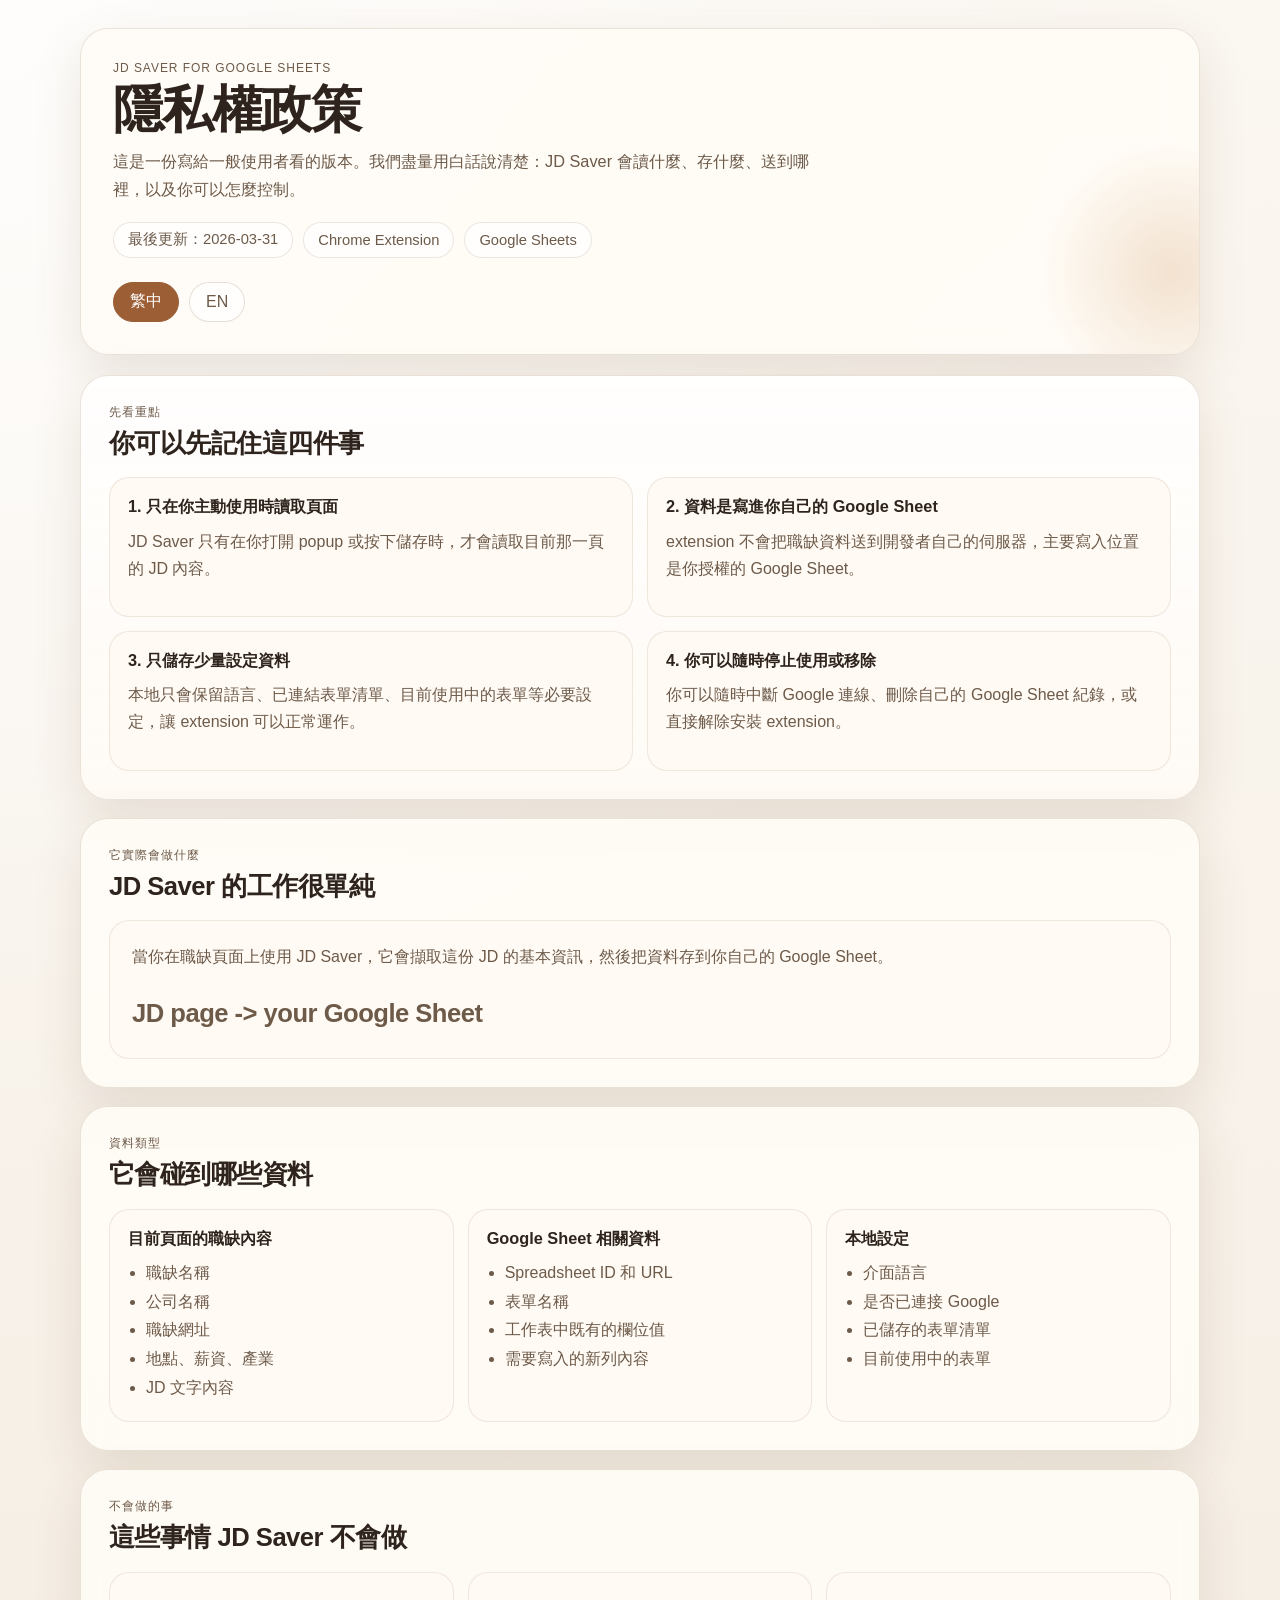
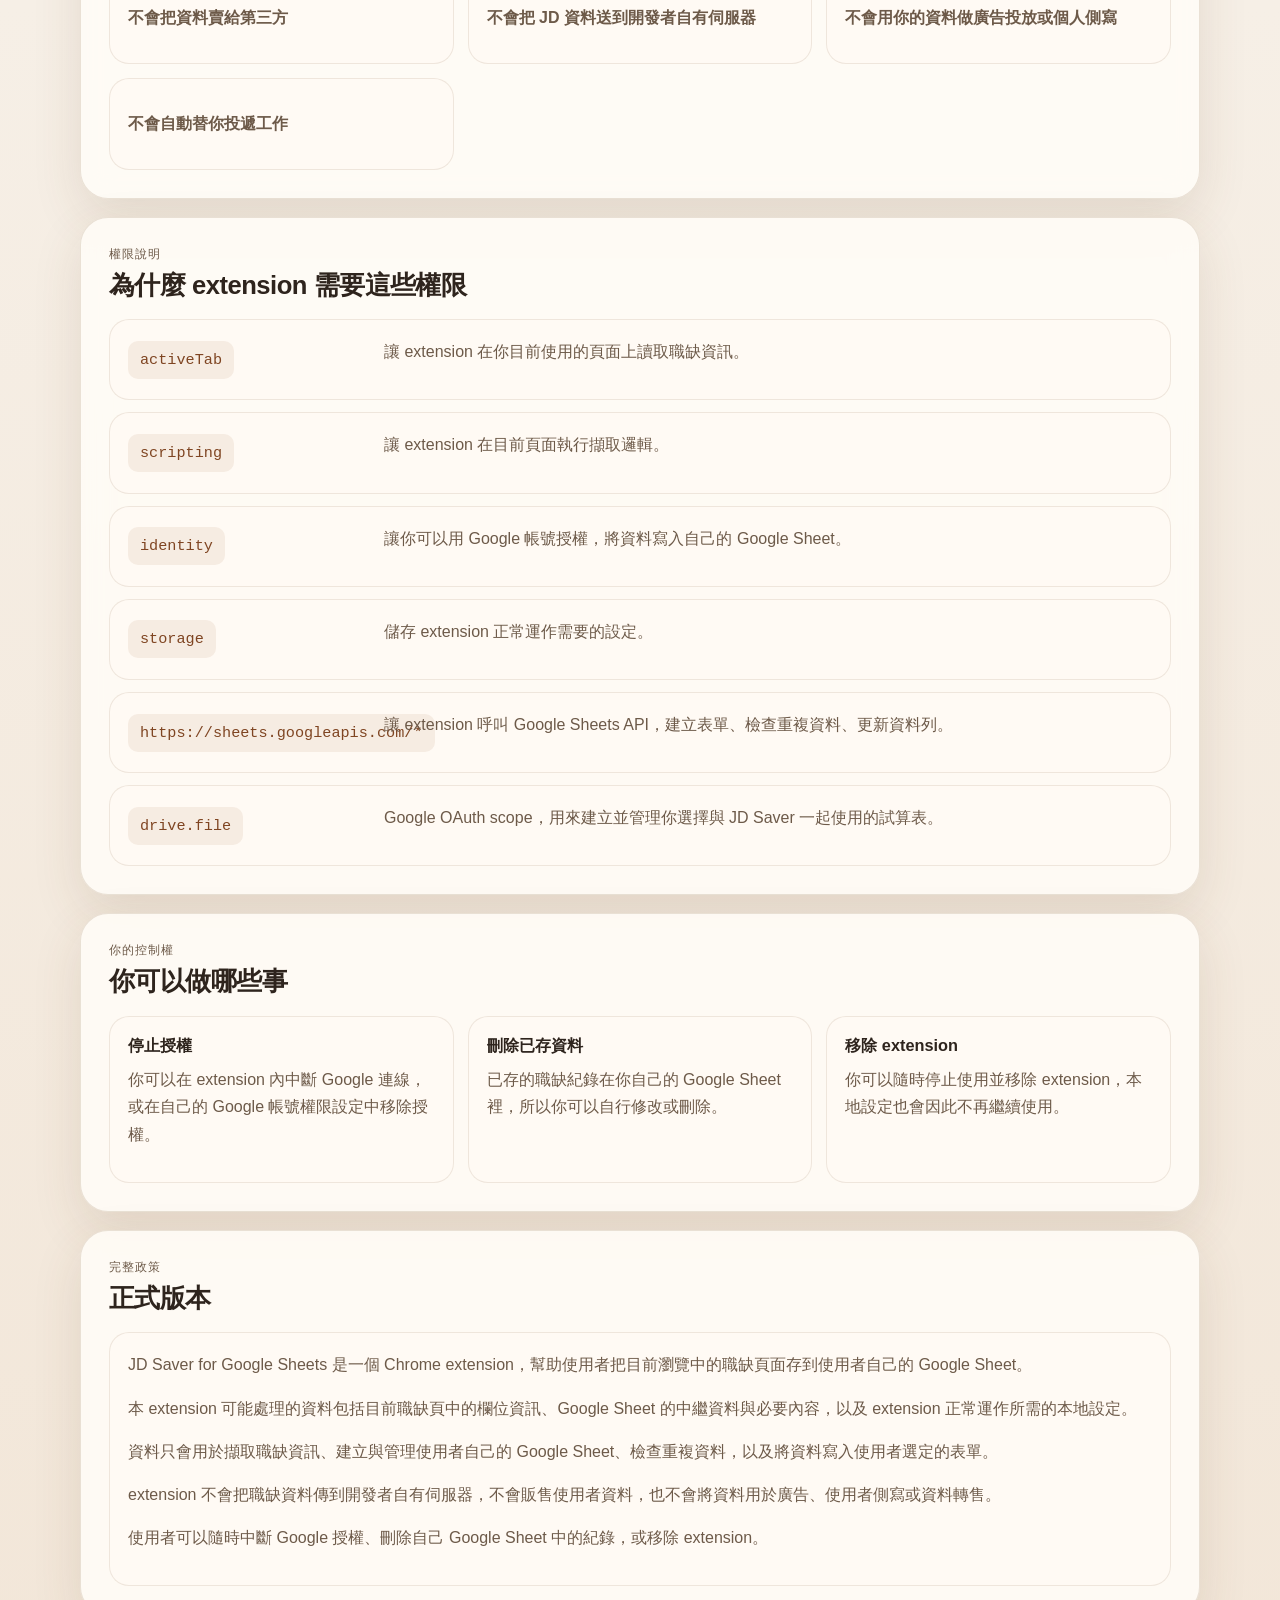
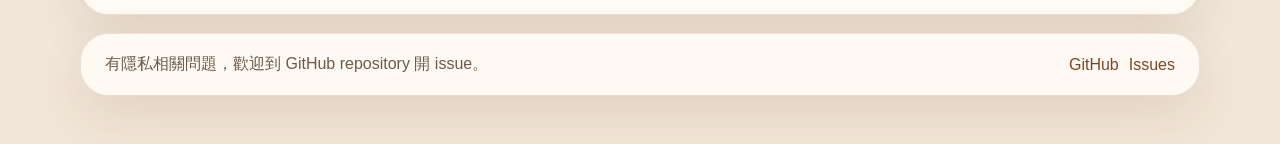
==== docs/index.html @ b9de8326 "Add privacy policy and GitHub Pages site" ====
<!doctype html>
<html lang="zh-Hant">
  <head>
    <meta charset="utf-8">
    <meta name="viewport" content="width=device-width, initial-scale=1">
    <title>JD Saver Privacy Policy</title>
    <meta
      name="description"
      content="Privacy Policy for JD Saver for Google Sheets. Learn what data the extension reads, stores, and sends to Google Sheets."
    >
    <link rel="stylesheet" href="./styles.css">
  </head>
  <body>
    <div class="page-shell">
      <header class="hero">
        <div class="hero-copy">
          <p class="eyebrow">JD Saver for Google Sheets</p>
          <h1 class="lang lang-zh is-visible">隱私權政策</h1>
          <h1 class="lang lang-en">Privacy Policy</h1>
          <p class="hero-text lang lang-zh is-visible">
            這是一份寫給一般使用者看的版本。我們盡量用白話說清楚：JD Saver 會讀什麼、存什麼、送到哪裡，以及你可以怎麼控制。
          </p>
          <p class="hero-text lang lang-en">
            This page explains in plain language what JD Saver reads, stores, and sends, and how you stay in control.
          </p>
          <div class="hero-meta">
            <span class="meta-pill lang lang-zh is-visible">最後更新：2026-03-31</span>
            <span class="meta-pill lang lang-en">Last updated: 2026-03-31</span>
            <span class="meta-pill">Chrome Extension</span>
            <span class="meta-pill">Google Sheets</span>
          </div>
        </div>

        <div class="language-toggle" role="group" aria-label="Language switcher">
          <button class="language-button is-active" type="button" data-language="zh">繁中</button>
          <button class="language-button" type="button" data-language="en">EN</button>
        </div>
      </header>

      <main class="content">
        <section class="card summary-card">
          <div class="section-heading">
            <p class="section-kicker lang lang-zh is-visible">先看重點</p>
            <p class="section-kicker lang lang-en">Quick Summary</p>
            <h2 class="lang lang-zh is-visible">你可以先記住這四件事</h2>
            <h2 class="lang lang-en">The four most important things to know</h2>
          </div>

          <div class="summary-grid">
            <article class="summary-item">
              <h3 class="lang lang-zh is-visible">1. 只在你主動使用時讀取頁面</h3>
              <h3 class="lang lang-en">1. It reads the page only when you use it</h3>
              <p class="lang lang-zh is-visible">JD Saver 只有在你打開 popup 或按下儲存時，才會讀取目前那一頁的 JD 內容。</p>
              <p class="lang lang-en">JD Saver reads the current job page only when you open the popup or choose to save that page.</p>
            </article>

            <article class="summary-item">
              <h3 class="lang lang-zh is-visible">2. 資料是寫進你自己的 Google Sheet</h3>
              <h3 class="lang lang-en">2. Your data goes to your own Google Sheet</h3>
              <p class="lang lang-zh is-visible">extension 不會把職缺資料送到開發者自己的伺服器，主要寫入位置是你授權的 Google Sheet。</p>
              <p class="lang lang-en">The extension does not send job data to a developer-owned server. It writes to the Google Sheet you authorize.</p>
            </article>

            <article class="summary-item">
              <h3 class="lang lang-zh is-visible">3. 只儲存少量設定資料</h3>
              <h3 class="lang lang-en">3. It stores only limited settings</h3>
              <p class="lang lang-zh is-visible">本地只會保留語言、已連結表單清單、目前使用中的表單等必要設定，讓 extension 可以正常運作。</p>
              <p class="lang lang-en">It stores only the settings needed to work properly, such as language, saved sheets, and your active sheet.</p>
            </article>

            <article class="summary-item">
              <h3 class="lang lang-zh is-visible">4. 你可以隨時停止使用或移除</h3>
              <h3 class="lang lang-en">4. You stay in control</h3>
              <p class="lang lang-zh is-visible">你可以隨時中斷 Google 連線、刪除自己的 Google Sheet 紀錄，或直接解除安裝 extension。</p>
              <p class="lang lang-en">You can disconnect Google, delete records from your sheet, or uninstall the extension at any time.</p>
            </article>
          </div>
        </section>

        <section class="card">
          <div class="section-heading">
            <p class="section-kicker lang lang-zh is-visible">它實際會做什麼</p>
            <p class="section-kicker lang lang-en">What JD Saver Actually Does</p>
            <h2 class="lang lang-zh is-visible">JD Saver 的工作很單純</h2>
            <h2 class="lang lang-en">JD Saver has one focused job</h2>
          </div>

          <div class="plain-panel">
            <p class="lang lang-zh is-visible">
              當你在職缺頁面上使用 JD Saver，它會擷取這份 JD 的基本資訊，然後把資料存到你自己的 Google Sheet。
            </p>
            <p class="lang lang-en">
              When you use JD Saver on a job page, it extracts key job details and saves them to your own Google Sheet.
            </p>
            <p class="plain-focus">JD page -> your Google Sheet</p>
          </div>
        </section>

        <section class="card">
          <div class="section-heading">
            <p class="section-kicker lang lang-zh is-visible">資料類型</p>
            <p class="section-kicker lang lang-en">Data It Handles</p>
            <h2 class="lang lang-zh is-visible">它會碰到哪些資料</h2>
            <h2 class="lang lang-en">What data it may handle</h2>
          </div>

          <div class="detail-grid">
            <article class="detail-item">
              <h3 class="lang lang-zh is-visible">目前頁面的職缺內容</h3>
              <h3 class="lang lang-en">Current job-page content</h3>
              <ul class="lang lang-zh is-visible">
                <li>職缺名稱</li>
                <li>公司名稱</li>
                <li>職缺網址</li>
                <li>地點、薪資、產業</li>
                <li>JD 文字內容</li>
              </ul>
              <ul class="lang lang-en">
                <li>Job title</li>
                <li>Company name</li>
                <li>Job URL</li>
                <li>Location, salary, and industry</li>
                <li>Job description text</li>
              </ul>
            </article>

            <article class="detail-item">
              <h3 class="lang lang-zh is-visible">Google Sheet 相關資料</h3>
              <h3 class="lang lang-en">Google Sheet data</h3>
              <ul class="lang lang-zh is-visible">
                <li>Spreadsheet ID 和 URL</li>
                <li>表單名稱</li>
                <li>工作表中既有的欄位值</li>
                <li>需要寫入的新列內容</li>
              </ul>
              <ul class="lang lang-en">
                <li>Spreadsheet IDs and URLs</li>
                <li>Spreadsheet titles</li>
                <li>Existing values needed for duplicate checks</li>
                <li>New row data written on your request</li>
              </ul>
            </article>

            <article class="detail-item">
              <h3 class="lang lang-zh is-visible">本地設定</h3>
              <h3 class="lang lang-en">Local settings</h3>
              <ul class="lang lang-zh is-visible">
                <li>介面語言</li>
                <li>是否已連接 Google</li>
                <li>已儲存的表單清單</li>
                <li>目前使用中的表單</li>
              </ul>
              <ul class="lang lang-en">
                <li>Interface language</li>
                <li>Whether Google has been connected</li>
                <li>Saved sheet list</li>
                <li>Your active sheet</li>
              </ul>
            </article>
          </div>
        </section>

        <section class="card">
          <div class="section-heading">
            <p class="section-kicker lang lang-zh is-visible">不會做的事</p>
            <p class="section-kicker lang lang-en">What It Does Not Do</p>
            <h2 class="lang lang-zh is-visible">這些事情 JD Saver 不會做</h2>
            <h2 class="lang lang-en">JD Saver does not do these things</h2>
          </div>

          <div class="checklist-grid">
            <div class="check-item">
              <strong class="lang lang-zh is-visible">不會把資料賣給第三方</strong>
              <strong class="lang lang-en">It does not sell your data</strong>
            </div>
            <div class="check-item">
              <strong class="lang lang-zh is-visible">不會把 JD 資料送到開發者自有伺服器</strong>
              <strong class="lang lang-en">It does not send job data to a developer-owned server</strong>
            </div>
            <div class="check-item">
              <strong class="lang lang-zh is-visible">不會用你的資料做廣告投放或個人側寫</strong>
              <strong class="lang lang-en">It does not use your data for ads or profiling</strong>
            </div>
            <div class="check-item">
              <strong class="lang lang-zh is-visible">不會自動替你投遞工作</strong>
              <strong class="lang lang-en">It does not automatically apply to jobs for you</strong>
            </div>
          </div>
        </section>

        <section class="card">
          <div class="section-heading">
            <p class="section-kicker lang lang-zh is-visible">權限說明</p>
            <p class="section-kicker lang lang-en">Permissions</p>
            <h2 class="lang lang-zh is-visible">為什麼 extension 需要這些權限</h2>
            <h2 class="lang lang-en">Why the extension needs these permissions</h2>
          </div>

          <div class="permission-list">
            <div class="permission-item">
              <code>activeTab</code>
              <p class="lang lang-zh is-visible">讓 extension 在你目前使用的頁面上讀取職缺資訊。</p>
              <p class="lang lang-en">Lets the extension read job information from the page you are actively using.</p>
            </div>
            <div class="permission-item">
              <code>scripting</code>
              <p class="lang lang-zh is-visible">讓 extension 在目前頁面執行擷取邏輯。</p>
              <p class="lang lang-en">Lets the extension run its extractor on the current page.</p>
            </div>
            <div class="permission-item">
              <code>identity</code>
              <p class="lang lang-zh is-visible">讓你可以用 Google 帳號授權，將資料寫入自己的 Google Sheet。</p>
              <p class="lang lang-en">Lets you authorize Google access so the extension can write to your own Google Sheet.</p>
            </div>
            <div class="permission-item">
              <code>storage</code>
              <p class="lang lang-zh is-visible">儲存 extension 正常運作需要的設定。</p>
              <p class="lang lang-en">Stores the settings needed for the extension to work properly.</p>
            </div>
            <div class="permission-item">
              <code>https://sheets.googleapis.com/*</code>
              <p class="lang lang-zh is-visible">讓 extension 呼叫 Google Sheets API，建立表單、檢查重複資料、更新資料列。</p>
              <p class="lang lang-en">Lets the extension call Google Sheets API to create sheets, check duplicates, and write rows.</p>
            </div>
            <div class="permission-item">
              <code>drive.file</code>
              <p class="lang lang-zh is-visible">Google OAuth scope，用來建立並管理你選擇與 JD Saver 一起使用的試算表。</p>
              <p class="lang lang-en">The Google OAuth scope used to create and manage spreadsheets you use with JD Saver.</p>
            </div>
          </div>
        </section>

        <section class="card">
          <div class="section-heading">
            <p class="section-kicker lang lang-zh is-visible">你的控制權</p>
            <p class="section-kicker lang lang-en">Your Control</p>
            <h2 class="lang lang-zh is-visible">你可以做哪些事</h2>
            <h2 class="lang lang-en">What you can control</h2>
          </div>

          <div class="detail-grid">
            <article class="detail-item">
              <h3 class="lang lang-zh is-visible">停止授權</h3>
              <h3 class="lang lang-en">Stop using Google access</h3>
              <p class="lang lang-zh is-visible">你可以在 extension 內中斷 Google 連線，或在自己的 Google 帳號權限設定中移除授權。</p>
              <p class="lang lang-en">You can disconnect Google inside the extension or remove access from your Google account permissions page.</p>
            </article>

            <article class="detail-item">
              <h3 class="lang lang-zh is-visible">刪除已存資料</h3>
              <h3 class="lang lang-en">Delete saved data</h3>
              <p class="lang lang-zh is-visible">已存的職缺紀錄在你自己的 Google Sheet 裡，所以你可以自行修改或刪除。</p>
              <p class="lang lang-en">Saved job records live in your own Google Sheet, so you can edit or delete them yourself.</p>
            </article>

            <article class="detail-item">
              <h3 class="lang lang-zh is-visible">移除 extension</h3>
              <h3 class="lang lang-en">Remove the extension</h3>
              <p class="lang lang-zh is-visible">你可以隨時停止使用並移除 extension，本地設定也會因此不再繼續使用。</p>
              <p class="lang lang-en">You can uninstall the extension at any time and stop using its local settings immediately.</p>
            </article>
          </div>
        </section>

        <section class="card">
          <div class="section-heading">
            <p class="section-kicker lang lang-zh is-visible">完整政策</p>
            <p class="section-kicker lang lang-en">Full Policy</p>
            <h2 class="lang lang-zh is-visible">正式版本</h2>
            <h2 class="lang lang-en">Formal policy text</h2>
          </div>

          <div class="policy-block lang lang-zh is-visible">
            <p>JD Saver for Google Sheets 是一個 Chrome extension，幫助使用者把目前瀏覽中的職缺頁面存到使用者自己的 Google Sheet。</p>
            <p>本 extension 可能處理的資料包括目前職缺頁中的欄位資訊、Google Sheet 的中繼資料與必要內容，以及 extension 正常運作所需的本地設定。</p>
            <p>資料只會用於擷取職缺資訊、建立與管理使用者自己的 Google Sheet、檢查重複資料，以及將資料寫入使用者選定的表單。</p>
            <p>extension 不會把職缺資料傳到開發者自有伺服器，不會販售使用者資料，也不會將資料用於廣告、使用者側寫或資料轉售。</p>
            <p>使用者可以隨時中斷 Google 授權、刪除自己 Google Sheet 中的紀錄，或移除 extension。</p>
          </div>

          <div class="policy-block lang lang-en">
            <p>JD Saver for Google Sheets is a Chrome extension that helps users save the current job description page to a Google Sheet owned by the user.</p>
            <p>The extension may handle current job-page data, Google Sheet metadata and necessary sheet values, and the limited local settings required for the product to work.</p>
            <p>This data is used only to extract job details, create and manage the user's own Google Sheet, check duplicate entries, and write records to the selected sheet.</p>
            <p>The extension does not send job data to a developer-owned server, does not sell user data, and does not use the data for advertising, profiling, or resale.</p>
            <p>Users may disconnect Google access, delete their own records from Google Sheets, or uninstall the extension at any time.</p>
          </div>
        </section>
      </main>

      <footer class="footer">
        <div>
          <p class="lang lang-zh is-visible">有隱私相關問題，歡迎到 GitHub repository 開 issue。</p>
          <p class="lang lang-en">For privacy questions, please open an issue in the GitHub repository.</p>
        </div>
        <div class="footer-links">
          <a href="https://github.com/VanessaLin9/jd-automation" target="_blank" rel="noreferrer">GitHub</a>
          <a href="https://github.com/VanessaLin9/jd-automation/issues" target="_blank" rel="noreferrer">Issues</a>
        </div>
      </footer>
    </div>

    <script>
      (function () {
        const buttons = Array.from(document.querySelectorAll('[data-language]'));
        const zhNodes = Array.from(document.querySelectorAll('.lang-zh'));
        const enNodes = Array.from(document.querySelectorAll('.lang-en'));

        function setLanguage(language) {
          const useZh = language !== 'en';
          document.documentElement.lang = useZh ? 'zh-Hant' : 'en';

          zhNodes.forEach((node) => node.classList.toggle('is-visible', useZh));
          enNodes.forEach((node) => node.classList.toggle('is-visible', !useZh));

          buttons.forEach((button) => {
            const isActive = button.dataset.language === (useZh ? 'zh' : 'en');
            button.classList.toggle('is-active', isActive);
            button.setAttribute('aria-pressed', isActive ? 'true' : 'false');
          });
        }

        buttons.forEach((button) => {
          button.addEventListener('click', () => {
            setLanguage(button.dataset.language);
          });
        });

        setLanguage('zh');
      })();
    </script>
  </body>
</html>
---- docs/styles.css ----
:root {
  color-scheme: light;
  --bg: #f6efe6;
  --bg-strong: #efe2d2;
  --panel: rgba(255, 252, 247, 0.9);
  --panel-strong: #fffaf4;
  --line: rgba(126, 86, 49, 0.16);
  --text: #2e241d;
  --muted: #6d5a49;
  --accent: #9c5e35;
  --accent-strong: #7f4522;
  --shadow: 0 18px 50px rgba(96, 64, 35, 0.12);
  --radius-xl: 28px;
  --radius-lg: 20px;
  --radius-md: 14px;
}

* {
  box-sizing: border-box;
}

html {
  scroll-behavior: smooth;
}

body {
  margin: 0;
  font-family: "Avenir Next", "Segoe UI", sans-serif;
  color: var(--text);
  background:
    radial-gradient(circle at top left, rgba(255, 255, 255, 0.8), transparent 32%),
    linear-gradient(180deg, #fbf7f1 0%, var(--bg) 48%, #f2e6d8 100%);
}

a {
  color: var(--accent-strong);
  text-decoration: none;
}

a:hover {
  text-decoration: underline;
}

.page-shell {
  width: min(1120px, calc(100vw - 32px));
  margin: 0 auto;
  padding: 28px 0 48px;
}

.hero,
.card,
.footer {
  background: var(--panel);
  border: 1px solid var(--line);
  box-shadow: var(--shadow);
  backdrop-filter: blur(14px);
}

.hero {
  position: relative;
  overflow: hidden;
  display: grid;
  gap: 24px;
  padding: 32px;
  border-radius: var(--radius-xl);
  margin-bottom: 20px;
}

.hero::after {
  content: "";
  position: absolute;
  inset: auto -10% -18% auto;
  width: 280px;
  height: 280px;
  background: radial-gradient(circle, rgba(217, 170, 127, 0.32), transparent 66%);
  pointer-events: none;
}

.eyebrow,
.section-kicker {
  margin: 0 0 8px;
  text-transform: uppercase;
  letter-spacing: 0.08em;
  font-size: 12px;
  color: var(--muted);
}

h1,
h2,
h3,
p,
ul {
  margin-top: 0;
}

h1 {
  margin-bottom: 12px;
  font-size: clamp(2rem, 4vw, 3.3rem);
  line-height: 1.04;
  letter-spacing: -0.03em;
}

h2 {
  margin-bottom: 0;
  font-size: clamp(1.4rem, 2vw, 1.9rem);
  line-height: 1.12;
  letter-spacing: -0.02em;
}

h3 {
  margin-bottom: 10px;
  font-size: 1.02rem;
  line-height: 1.3;
}

.hero-text {
  max-width: 700px;
  margin-bottom: 18px;
  font-size: 1.02rem;
  line-height: 1.7;
  color: var(--muted);
}

.hero-meta,
.footer-links,
.language-toggle {
  display: flex;
  flex-wrap: wrap;
  gap: 10px;
}

.meta-pill {
  display: inline-flex;
  align-items: center;
  min-height: 36px;
  padding: 0 14px;
  border-radius: 999px;
  background: rgba(255, 255, 255, 0.78);
  border: 1px solid rgba(126, 86, 49, 0.14);
  color: var(--muted);
  font-size: 0.92rem;
}

.language-button {
  appearance: none;
  border: 1px solid rgba(126, 86, 49, 0.18);
  background: rgba(255, 255, 255, 0.7);
  color: var(--muted);
  border-radius: 999px;
  min-height: 40px;
  padding: 0 16px;
  cursor: pointer;
  font: inherit;
  transition: all 160ms ease;
}

.language-button:hover {
  border-color: rgba(126, 86, 49, 0.34);
  color: var(--text);
}

.language-button.is-active {
  background: var(--accent);
  border-color: var(--accent);
  color: #fff;
}

.content {
  display: grid;
  gap: 18px;
}

.card {
  padding: 28px;
  border-radius: var(--radius-xl);
}

.summary-card {
  background:
    linear-gradient(180deg, rgba(255, 255, 255, 0.86), rgba(255, 250, 244, 0.94)),
    var(--panel);
}

.section-heading {
  margin-bottom: 20px;
}

.summary-grid,
.detail-grid,
.checklist-grid {
  display: grid;
  gap: 14px;
}

.summary-grid {
  grid-template-columns: repeat(2, minmax(0, 1fr));
}

.detail-grid,
.checklist-grid {
  grid-template-columns: repeat(3, minmax(0, 1fr));
}

.summary-item,
.detail-item,
.check-item,
.permission-item,
.plain-panel,
.policy-block {
  border: 1px solid rgba(126, 86, 49, 0.12);
  background: var(--panel-strong);
  border-radius: var(--radius-lg);
}

.summary-item,
.detail-item,
.permission-item,
.policy-block {
  padding: 18px;
}

.summary-item p,
.detail-item p,
.permission-item p,
.policy-block p,
.check-item {
  color: var(--muted);
  line-height: 1.7;
}

.summary-item:last-child,
.detail-item:last-child,
.permission-item:last-child,
.policy-block:last-child {
  margin-bottom: 0;
}

.detail-item ul {
  padding-left: 18px;
  color: var(--muted);
  line-height: 1.8;
  margin-bottom: 0;
}

.plain-panel {
  padding: 22px;
}

.plain-panel p {
  color: var(--muted);
  line-height: 1.8;
}

.plain-focus {
  margin: 18px 0 0;
  font-size: clamp(1.25rem, 2vw, 1.8rem);
  letter-spacing: -0.02em;
  color: var(--accent-strong);
  font-weight: 600;
}

.check-item {
  display: flex;
  align-items: center;
  min-height: 92px;
  padding: 18px;
}

.permission-list {
  display: grid;
  gap: 12px;
}

.permission-item {
  display: grid;
  grid-template-columns: 240px 1fr;
  gap: 16px;
  align-items: center;
}

code {
  display: inline-flex;
  align-items: center;
  width: fit-content;
  min-height: 38px;
  padding: 0 12px;
  border-radius: 10px;
  background: rgba(156, 94, 53, 0.09);
  color: var(--accent-strong);
  font-size: 0.95rem;
  font-family: "SFMono-Regular", "Menlo", monospace;
}

.policy-block {
  display: grid;
  gap: 10px;
}

.footer {
  margin-top: 18px;
  padding: 20px 24px;
  border-radius: var(--radius-xl);
  display: flex;
  align-items: center;
  justify-content: space-between;
  gap: 16px;
}

.footer p {
  margin-bottom: 0;
  color: var(--muted);
}

.lang {
  display: none;
}

.lang.is-visible {
  display: block;
}

.meta-pill.lang.is-visible {
  display: inline-flex;
}

@media (max-width: 900px) {
  .summary-grid,
  .detail-grid,
  .checklist-grid {
    grid-template-columns: 1fr;
  }

  .permission-item {
    grid-template-columns: 1fr;
  }

  .footer {
    flex-direction: column;
    align-items: flex-start;
  }
}

@media (max-width: 640px) {
  .page-shell {
    width: min(100vw - 20px, 1120px);
    padding: 10px 0 28px;
  }

  .hero,
  .card,
  .footer {
    padding: 20px;
    border-radius: 22px;
  }

  .hero-meta,
  .language-toggle,
  .footer-links {
    gap: 8px;
  }

  .meta-pill,
  .language-button {
    width: 100%;
    justify-content: center;
  }
}
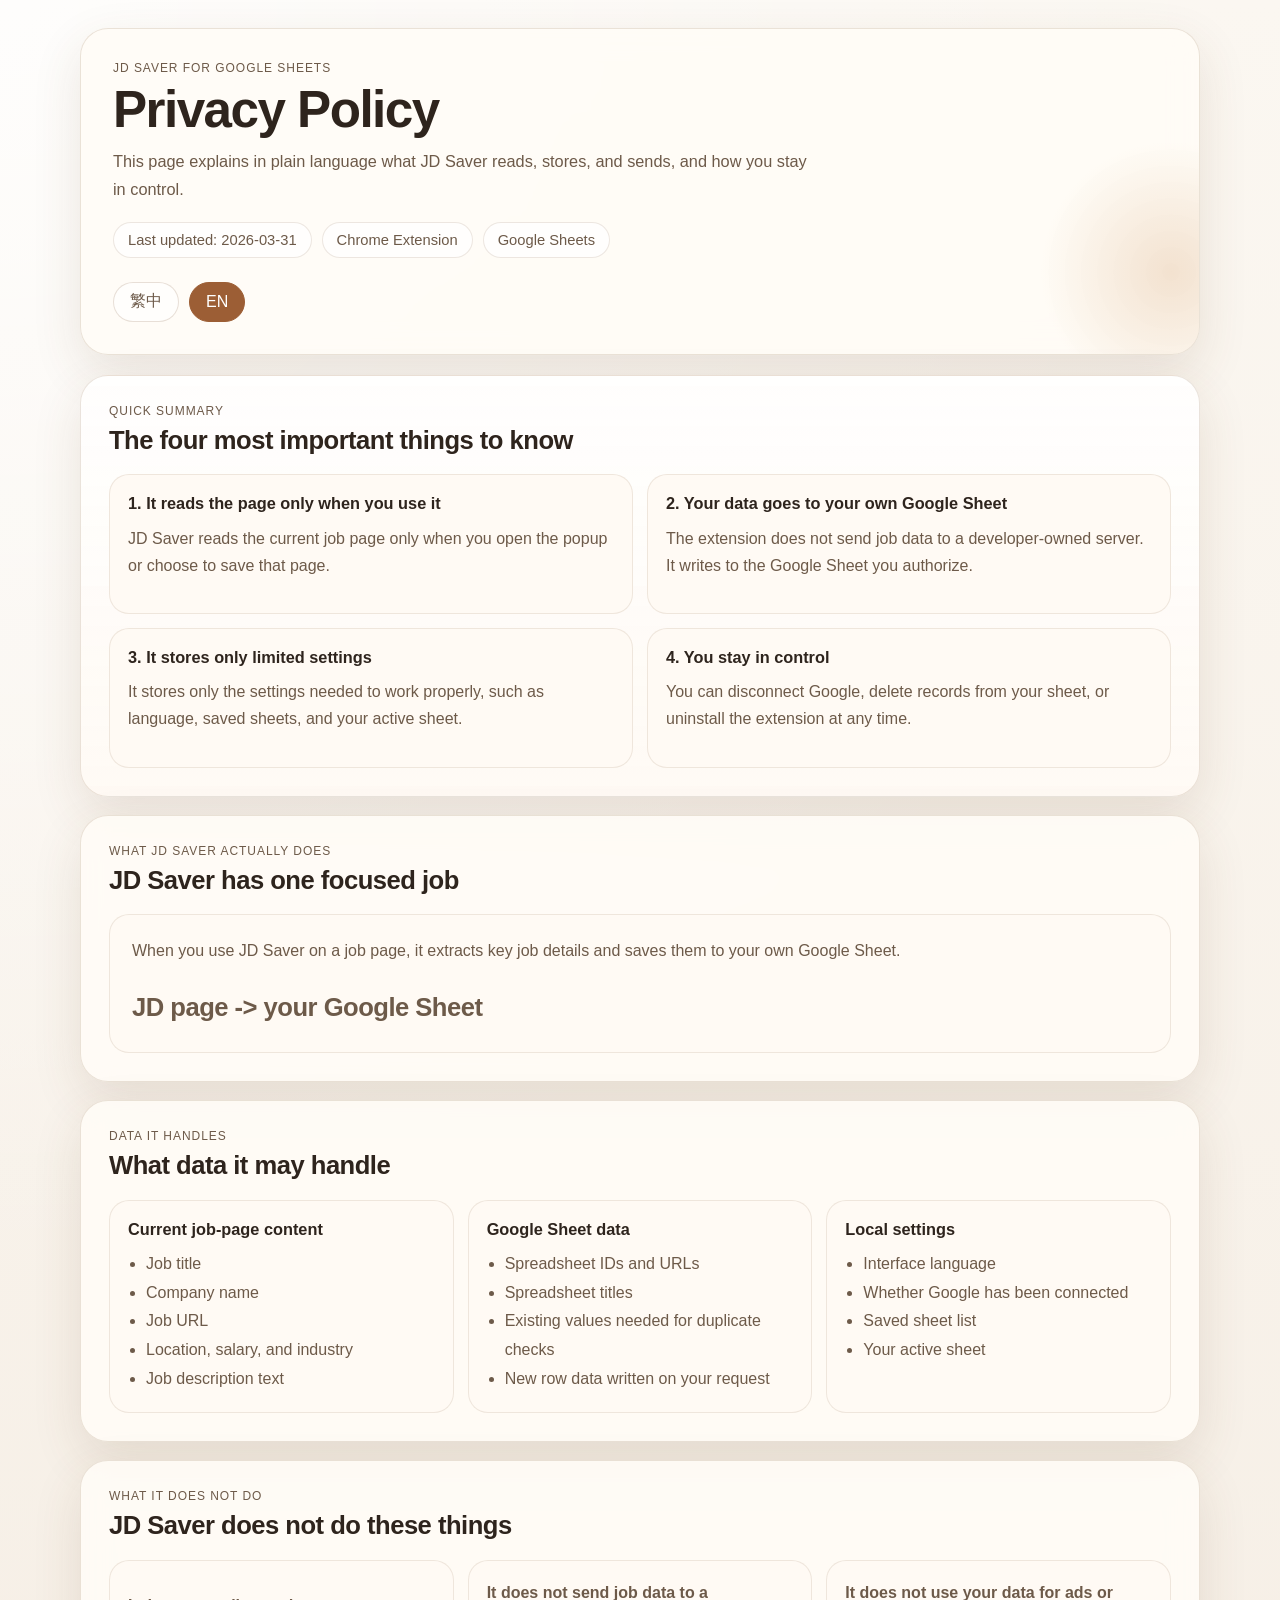
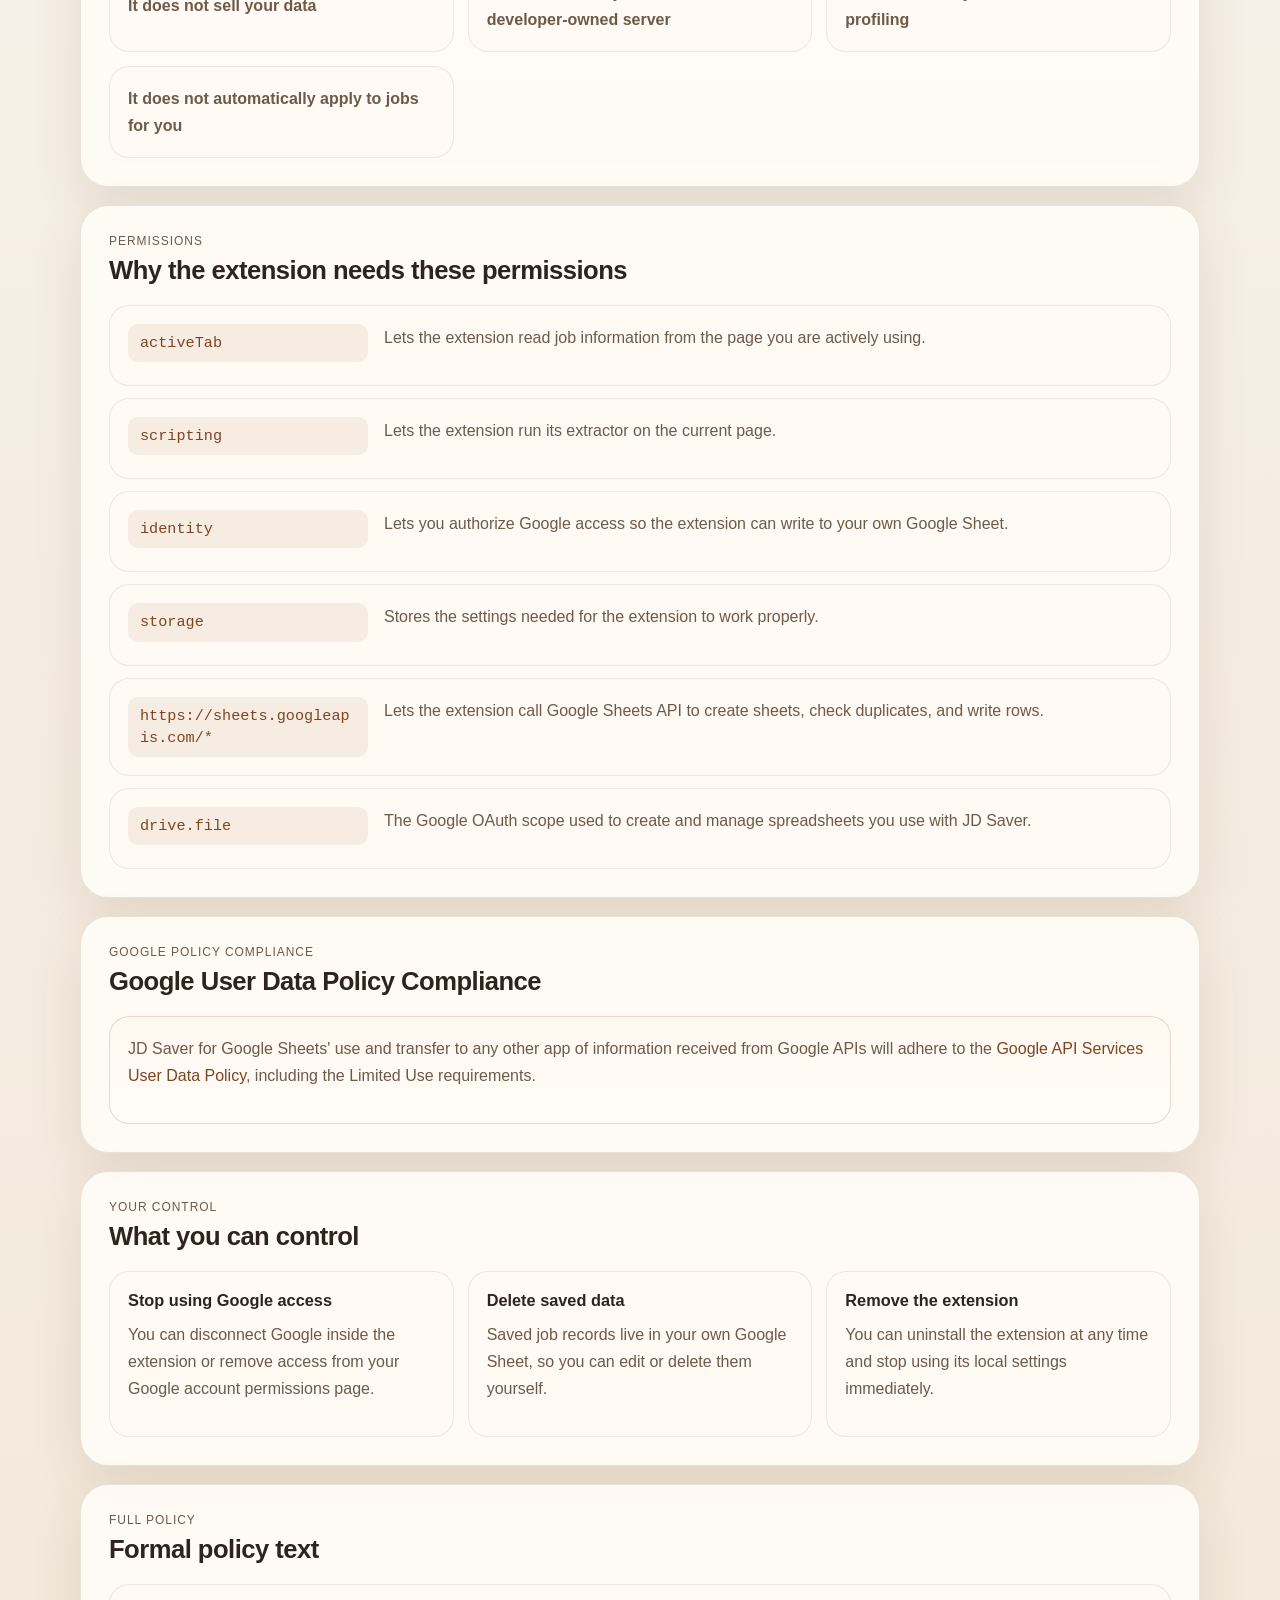
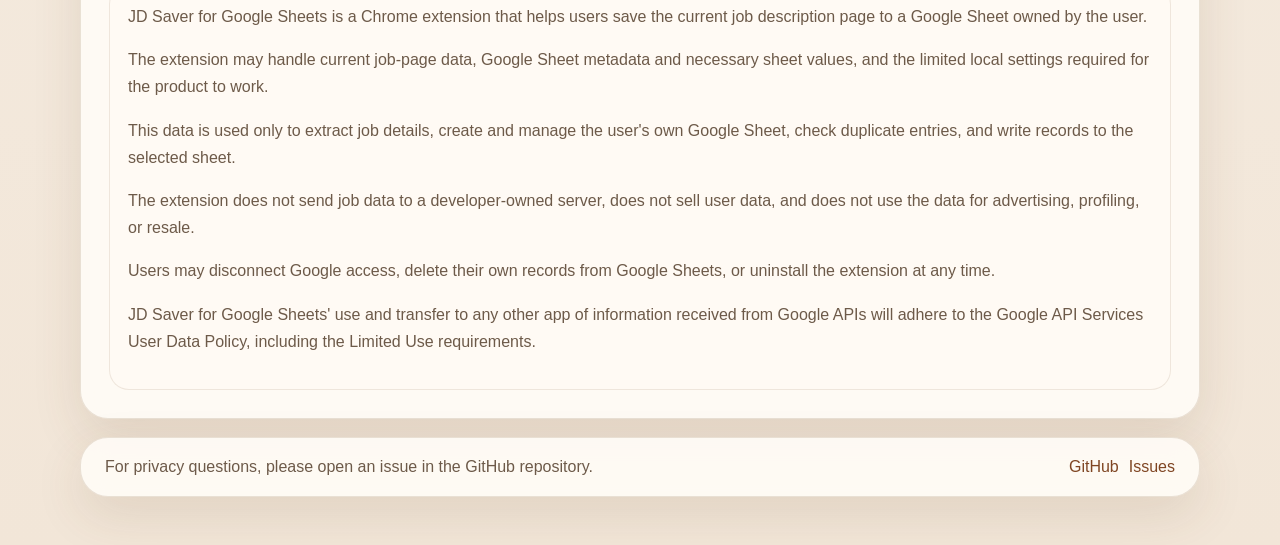
==== commit 83f2dda7: "Refine privacy policy page for review" ====
--- a/docs/index.html
+++ b/docs/index.html
@@ -1,5 +1,5 @@
 <!doctype html>
-<html lang="zh-Hant">
+<html lang="en">
   <head>
     <meta charset="utf-8">
     <meta name="viewport" content="width=device-width, initial-scale=1">
@@ -15,81 +15,81 @@
       <header class="hero">
         <div class="hero-copy">
           <p class="eyebrow">JD Saver for Google Sheets</p>
-          <h1 class="lang lang-zh is-visible">隱私權政策</h1>
-          <h1 class="lang lang-en">Privacy Policy</h1>
-          <p class="hero-text lang lang-zh is-visible">
+          <h1 class="lang lang-zh">隱私權政策</h1>
+          <h1 class="lang lang-en is-visible">Privacy Policy</h1>
+          <p class="hero-text lang lang-zh">
             這是一份寫給一般使用者看的版本。我們盡量用白話說清楚：JD Saver 會讀什麼、存什麼、送到哪裡，以及你可以怎麼控制。
           </p>
-          <p class="hero-text lang lang-en">
+          <p class="hero-text lang lang-en is-visible">
             This page explains in plain language what JD Saver reads, stores, and sends, and how you stay in control.
           </p>
           <div class="hero-meta">
-            <span class="meta-pill lang lang-zh is-visible">最後更新：2026-03-31</span>
-            <span class="meta-pill lang lang-en">Last updated: 2026-03-31</span>
+            <span class="meta-pill lang lang-zh">最後更新：2026-03-31</span>
+            <span class="meta-pill lang lang-en is-visible">Last updated: 2026-03-31</span>
             <span class="meta-pill">Chrome Extension</span>
             <span class="meta-pill">Google Sheets</span>
           </div>
         </div>
 
         <div class="language-toggle" role="group" aria-label="Language switcher">
-          <button class="language-button is-active" type="button" data-language="zh">繁中</button>
-          <button class="language-button" type="button" data-language="en">EN</button>
+          <button class="language-button" type="button" data-language="zh">繁中</button>
+          <button class="language-button is-active" type="button" data-language="en">EN</button>
         </div>
       </header>
 
       <main class="content">
         <section class="card summary-card">
           <div class="section-heading">
-            <p class="section-kicker lang lang-zh is-visible">先看重點</p>
-            <p class="section-kicker lang lang-en">Quick Summary</p>
-            <h2 class="lang lang-zh is-visible">你可以先記住這四件事</h2>
-            <h2 class="lang lang-en">The four most important things to know</h2>
+            <p class="section-kicker lang lang-zh">先看重點</p>
+            <p class="section-kicker lang lang-en is-visible">Quick Summary</p>
+            <h2 class="lang lang-zh">你可以先記住這四件事</h2>
+            <h2 class="lang lang-en is-visible">The four most important things to know</h2>
           </div>
 
           <div class="summary-grid">
             <article class="summary-item">
-              <h3 class="lang lang-zh is-visible">1. 只在你主動使用時讀取頁面</h3>
-              <h3 class="lang lang-en">1. It reads the page only when you use it</h3>
-              <p class="lang lang-zh is-visible">JD Saver 只有在你打開 popup 或按下儲存時，才會讀取目前那一頁的 JD 內容。</p>
-              <p class="lang lang-en">JD Saver reads the current job page only when you open the popup or choose to save that page.</p>
+              <h3 class="lang lang-zh">1. 只在你主動使用時讀取頁面</h3>
+              <h3 class="lang lang-en is-visible">1. It reads the page only when you use it</h3>
+              <p class="lang lang-zh">JD Saver 只有在你打開 popup 或按下儲存時，才會讀取目前那一頁的 JD 內容。</p>
+              <p class="lang lang-en is-visible">JD Saver reads the current job page only when you open the popup or choose to save that page.</p>
             </article>
 
             <article class="summary-item">
-              <h3 class="lang lang-zh is-visible">2. 資料是寫進你自己的 Google Sheet</h3>
-              <h3 class="lang lang-en">2. Your data goes to your own Google Sheet</h3>
-              <p class="lang lang-zh is-visible">extension 不會把職缺資料送到開發者自己的伺服器，主要寫入位置是你授權的 Google Sheet。</p>
-              <p class="lang lang-en">The extension does not send job data to a developer-owned server. It writes to the Google Sheet you authorize.</p>
+              <h3 class="lang lang-zh">2. 資料是寫進你自己的 Google Sheet</h3>
+              <h3 class="lang lang-en is-visible">2. Your data goes to your own Google Sheet</h3>
+              <p class="lang lang-zh">extension 不會把職缺資料送到開發者自己的伺服器，主要寫入位置是你授權的 Google Sheet。</p>
+              <p class="lang lang-en is-visible">The extension does not send job data to a developer-owned server. It writes to the Google Sheet you authorize.</p>
             </article>
 
             <article class="summary-item">
-              <h3 class="lang lang-zh is-visible">3. 只儲存少量設定資料</h3>
-              <h3 class="lang lang-en">3. It stores only limited settings</h3>
-              <p class="lang lang-zh is-visible">本地只會保留語言、已連結表單清單、目前使用中的表單等必要設定，讓 extension 可以正常運作。</p>
-              <p class="lang lang-en">It stores only the settings needed to work properly, such as language, saved sheets, and your active sheet.</p>
+              <h3 class="lang lang-zh">3. 只儲存少量設定資料</h3>
+              <h3 class="lang lang-en is-visible">3. It stores only limited settings</h3>
+              <p class="lang lang-zh">本地只會保留語言、已連結表單清單、目前使用中的表單等必要設定，讓 extension 可以正常運作。</p>
+              <p class="lang lang-en is-visible">It stores only the settings needed to work properly, such as language, saved sheets, and your active sheet.</p>
             </article>
 
             <article class="summary-item">
-              <h3 class="lang lang-zh is-visible">4. 你可以隨時停止使用或移除</h3>
-              <h3 class="lang lang-en">4. You stay in control</h3>
-              <p class="lang lang-zh is-visible">你可以隨時中斷 Google 連線、刪除自己的 Google Sheet 紀錄，或直接解除安裝 extension。</p>
-              <p class="lang lang-en">You can disconnect Google, delete records from your sheet, or uninstall the extension at any time.</p>
-            </article>
-          </div>
-        </section>
-
-        <section class="card">
-          <div class="section-heading">
-            <p class="section-kicker lang lang-zh is-visible">它實際會做什麼</p>
-            <p class="section-kicker lang lang-en">What JD Saver Actually Does</p>
-            <h2 class="lang lang-zh is-visible">JD Saver 的工作很單純</h2>
-            <h2 class="lang lang-en">JD Saver has one focused job</h2>
+              <h3 class="lang lang-zh">4. 你可以隨時停止使用或移除</h3>
+              <h3 class="lang lang-en is-visible">4. You stay in control</h3>
+              <p class="lang lang-zh">你可以隨時中斷 Google 連線、刪除自己的 Google Sheet 紀錄，或直接解除安裝 extension。</p>
+              <p class="lang lang-en is-visible">You can disconnect Google, delete records from your sheet, or uninstall the extension at any time.</p>
+            </article>
+          </div>
+        </section>
+
+        <section class="card">
+          <div class="section-heading">
+            <p class="section-kicker lang lang-zh">它實際會做什麼</p>
+            <p class="section-kicker lang lang-en is-visible">What JD Saver Actually Does</p>
+            <h2 class="lang lang-zh">JD Saver 的工作很單純</h2>
+            <h2 class="lang lang-en is-visible">JD Saver has one focused job</h2>
           </div>
 
           <div class="plain-panel">
-            <p class="lang lang-zh is-visible">
+            <p class="lang lang-zh">
               當你在職缺頁面上使用 JD Saver，它會擷取這份 JD 的基本資訊，然後把資料存到你自己的 Google Sheet。
             </p>
-            <p class="lang lang-en">
+            <p class="lang lang-en is-visible">
               When you use JD Saver on a job page, it extracts key job details and saves them to your own Google Sheet.
             </p>
             <p class="plain-focus">JD page -> your Google Sheet</p>
@@ -98,24 +98,24 @@
 
         <section class="card">
           <div class="section-heading">
-            <p class="section-kicker lang lang-zh is-visible">資料類型</p>
-            <p class="section-kicker lang lang-en">Data It Handles</p>
-            <h2 class="lang lang-zh is-visible">它會碰到哪些資料</h2>
-            <h2 class="lang lang-en">What data it may handle</h2>
+            <p class="section-kicker lang lang-zh">資料類型</p>
+            <p class="section-kicker lang lang-en is-visible">Data It Handles</p>
+            <h2 class="lang lang-zh">它會碰到哪些資料</h2>
+            <h2 class="lang lang-en is-visible">What data it may handle</h2>
           </div>
 
           <div class="detail-grid">
             <article class="detail-item">
-              <h3 class="lang lang-zh is-visible">目前頁面的職缺內容</h3>
-              <h3 class="lang lang-en">Current job-page content</h3>
-              <ul class="lang lang-zh is-visible">
+              <h3 class="lang lang-zh">目前頁面的職缺內容</h3>
+              <h3 class="lang lang-en is-visible">Current job-page content</h3>
+              <ul class="lang lang-zh">
                 <li>職缺名稱</li>
                 <li>公司名稱</li>
                 <li>職缺網址</li>
                 <li>地點、薪資、產業</li>
                 <li>JD 文字內容</li>
               </ul>
-              <ul class="lang lang-en">
+              <ul class="lang lang-en is-visible">
                 <li>Job title</li>
                 <li>Company name</li>
                 <li>Job URL</li>
@@ -125,15 +125,15 @@
             </article>
 
             <article class="detail-item">
-              <h3 class="lang lang-zh is-visible">Google Sheet 相關資料</h3>
-              <h3 class="lang lang-en">Google Sheet data</h3>
-              <ul class="lang lang-zh is-visible">
+              <h3 class="lang lang-zh">Google Sheet 相關資料</h3>
+              <h3 class="lang lang-en is-visible">Google Sheet data</h3>
+              <ul class="lang lang-zh">
                 <li>Spreadsheet ID 和 URL</li>
                 <li>表單名稱</li>
                 <li>工作表中既有的欄位值</li>
                 <li>需要寫入的新列內容</li>
               </ul>
-              <ul class="lang lang-en">
+              <ul class="lang lang-en is-visible">
                 <li>Spreadsheet IDs and URLs</li>
                 <li>Spreadsheet titles</li>
                 <li>Existing values needed for duplicate checks</li>
@@ -142,15 +142,15 @@
             </article>
 
             <article class="detail-item">
-              <h3 class="lang lang-zh is-visible">本地設定</h3>
-              <h3 class="lang lang-en">Local settings</h3>
-              <ul class="lang lang-zh is-visible">
+              <h3 class="lang lang-zh">本地設定</h3>
+              <h3 class="lang lang-en is-visible">Local settings</h3>
+              <ul class="lang lang-zh">
                 <li>介面語言</li>
                 <li>是否已連接 Google</li>
                 <li>已儲存的表單清單</li>
                 <li>目前使用中的表單</li>
               </ul>
-              <ul class="lang lang-en">
+              <ul class="lang lang-en is-visible">
                 <li>Interface language</li>
                 <li>Whether Google has been connected</li>
                 <li>Saved sheet list</li>
@@ -162,136 +162,169 @@
 
         <section class="card">
           <div class="section-heading">
-            <p class="section-kicker lang lang-zh is-visible">不會做的事</p>
-            <p class="section-kicker lang lang-en">What It Does Not Do</p>
-            <h2 class="lang lang-zh is-visible">這些事情 JD Saver 不會做</h2>
-            <h2 class="lang lang-en">JD Saver does not do these things</h2>
+            <p class="section-kicker lang lang-zh">不會做的事</p>
+            <p class="section-kicker lang lang-en is-visible">What It Does Not Do</p>
+            <h2 class="lang lang-zh">這些事情 JD Saver 不會做</h2>
+            <h2 class="lang lang-en is-visible">JD Saver does not do these things</h2>
           </div>
 
           <div class="checklist-grid">
             <div class="check-item">
-              <strong class="lang lang-zh is-visible">不會把資料賣給第三方</strong>
-              <strong class="lang lang-en">It does not sell your data</strong>
+              <strong class="lang lang-zh">不會把資料賣給第三方</strong>
+              <strong class="lang lang-en is-visible">It does not sell your data</strong>
             </div>
             <div class="check-item">
-              <strong class="lang lang-zh is-visible">不會把 JD 資料送到開發者自有伺服器</strong>
-              <strong class="lang lang-en">It does not send job data to a developer-owned server</strong>
+              <strong class="lang lang-zh">不會把 JD 資料送到開發者自有伺服器</strong>
+              <strong class="lang lang-en is-visible">It does not send job data to a developer-owned server</strong>
             </div>
             <div class="check-item">
-              <strong class="lang lang-zh is-visible">不會用你的資料做廣告投放或個人側寫</strong>
-              <strong class="lang lang-en">It does not use your data for ads or profiling</strong>
+              <strong class="lang lang-zh">不會用你的資料做廣告投放或個人側寫</strong>
+              <strong class="lang lang-en is-visible">It does not use your data for ads or profiling</strong>
             </div>
             <div class="check-item">
-              <strong class="lang lang-zh is-visible">不會自動替你投遞工作</strong>
-              <strong class="lang lang-en">It does not automatically apply to jobs for you</strong>
-            </div>
-          </div>
-        </section>
-
-        <section class="card">
-          <div class="section-heading">
-            <p class="section-kicker lang lang-zh is-visible">權限說明</p>
-            <p class="section-kicker lang lang-en">Permissions</p>
-            <h2 class="lang lang-zh is-visible">為什麼 extension 需要這些權限</h2>
-            <h2 class="lang lang-en">Why the extension needs these permissions</h2>
+              <strong class="lang lang-zh">不會自動替你投遞工作</strong>
+              <strong class="lang lang-en is-visible">It does not automatically apply to jobs for you</strong>
+            </div>
+          </div>
+        </section>
+
+        <section class="card">
+          <div class="section-heading">
+            <p class="section-kicker lang lang-zh">權限說明</p>
+            <p class="section-kicker lang lang-en is-visible">Permissions</p>
+            <h2 class="lang lang-zh">為什麼 extension 需要這些權限</h2>
+            <h2 class="lang lang-en is-visible">Why the extension needs these permissions</h2>
           </div>
 
           <div class="permission-list">
             <div class="permission-item">
               <code>activeTab</code>
-              <p class="lang lang-zh is-visible">讓 extension 在你目前使用的頁面上讀取職缺資訊。</p>
-              <p class="lang lang-en">Lets the extension read job information from the page you are actively using.</p>
+              <p class="lang lang-zh">讓 extension 在你目前使用的頁面上讀取職缺資訊。</p>
+              <p class="lang lang-en is-visible">Lets the extension read job information from the page you are actively using.</p>
             </div>
             <div class="permission-item">
               <code>scripting</code>
-              <p class="lang lang-zh is-visible">讓 extension 在目前頁面執行擷取邏輯。</p>
-              <p class="lang lang-en">Lets the extension run its extractor on the current page.</p>
+              <p class="lang lang-zh">讓 extension 在目前頁面執行擷取邏輯。</p>
+              <p class="lang lang-en is-visible">Lets the extension run its extractor on the current page.</p>
             </div>
             <div class="permission-item">
               <code>identity</code>
-              <p class="lang lang-zh is-visible">讓你可以用 Google 帳號授權，將資料寫入自己的 Google Sheet。</p>
-              <p class="lang lang-en">Lets you authorize Google access so the extension can write to your own Google Sheet.</p>
+              <p class="lang lang-zh">讓你可以用 Google 帳號授權，將資料寫入自己的 Google Sheet。</p>
+              <p class="lang lang-en is-visible">Lets you authorize Google access so the extension can write to your own Google Sheet.</p>
             </div>
             <div class="permission-item">
               <code>storage</code>
-              <p class="lang lang-zh is-visible">儲存 extension 正常運作需要的設定。</p>
-              <p class="lang lang-en">Stores the settings needed for the extension to work properly.</p>
+              <p class="lang lang-zh">儲存 extension 正常運作需要的設定。</p>
+              <p class="lang lang-en is-visible">Stores the settings needed for the extension to work properly.</p>
             </div>
             <div class="permission-item">
               <code>https://sheets.googleapis.com/*</code>
-              <p class="lang lang-zh is-visible">讓 extension 呼叫 Google Sheets API，建立表單、檢查重複資料、更新資料列。</p>
-              <p class="lang lang-en">Lets the extension call Google Sheets API to create sheets, check duplicates, and write rows.</p>
+              <p class="lang lang-zh">讓 extension 呼叫 Google Sheets API，建立表單、檢查重複資料、更新資料列。</p>
+              <p class="lang lang-en is-visible">Lets the extension call Google Sheets API to create sheets, check duplicates, and write rows.</p>
             </div>
             <div class="permission-item">
               <code>drive.file</code>
-              <p class="lang lang-zh is-visible">Google OAuth scope，用來建立並管理你選擇與 JD Saver 一起使用的試算表。</p>
-              <p class="lang lang-en">The Google OAuth scope used to create and manage spreadsheets you use with JD Saver.</p>
-            </div>
-          </div>
-        </section>
-
-        <section class="card">
-          <div class="section-heading">
-            <p class="section-kicker lang lang-zh is-visible">你的控制權</p>
-            <p class="section-kicker lang lang-en">Your Control</p>
-            <h2 class="lang lang-zh is-visible">你可以做哪些事</h2>
-            <h2 class="lang lang-en">What you can control</h2>
+              <p class="lang lang-zh">Google OAuth scope，用來建立並管理你選擇與 JD Saver 一起使用的試算表。</p>
+              <p class="lang lang-en is-visible">The Google OAuth scope used to create and manage spreadsheets you use with JD Saver.</p>
+            </div>
+          </div>
+        </section>
+
+        <section class="card compliance-card">
+          <div class="section-heading">
+            <p class="section-kicker lang lang-zh">Google 政策遵循</p>
+            <p class="section-kicker lang lang-en is-visible">Google Policy Compliance</p>
+            <h2 class="lang lang-zh">Google User Data Policy Compliance</h2>
+            <h2 class="lang lang-en is-visible">Google User Data Policy Compliance</h2>
+          </div>
+
+          <div class="policy-block lang lang-zh">
+            <p>
+              JD Saver for Google Sheets 對從 Google API 取得資訊的使用與傳輸，將遵守
+              Google API Services User Data Policy，包括 Limited Use requirements。
+            </p>
+          </div>
+
+          <div class="policy-block lang lang-en is-visible">
+            <p>
+              JD Saver for Google Sheets' use and transfer to any other app of information received from
+              Google APIs will adhere to the
+              <a href="https://developers.google.com/terms/api-services-user-data-policy" target="_blank" rel="noreferrer">Google API Services User Data Policy</a>,
+              including the Limited Use requirements.
+            </p>
+          </div>
+        </section>
+
+        <section class="card">
+          <div class="section-heading">
+            <p class="section-kicker lang lang-zh">你的控制權</p>
+            <p class="section-kicker lang lang-en is-visible">Your Control</p>
+            <h2 class="lang lang-zh">你可以做哪些事</h2>
+            <h2 class="lang lang-en is-visible">What you can control</h2>
           </div>
 
           <div class="detail-grid">
             <article class="detail-item">
-              <h3 class="lang lang-zh is-visible">停止授權</h3>
-              <h3 class="lang lang-en">Stop using Google access</h3>
-              <p class="lang lang-zh is-visible">你可以在 extension 內中斷 Google 連線，或在自己的 Google 帳號權限設定中移除授權。</p>
-              <p class="lang lang-en">You can disconnect Google inside the extension or remove access from your Google account permissions page.</p>
-            </article>
-
-            <article class="detail-item">
-              <h3 class="lang lang-zh is-visible">刪除已存資料</h3>
-              <h3 class="lang lang-en">Delete saved data</h3>
-              <p class="lang lang-zh is-visible">已存的職缺紀錄在你自己的 Google Sheet 裡，所以你可以自行修改或刪除。</p>
-              <p class="lang lang-en">Saved job records live in your own Google Sheet, so you can edit or delete them yourself.</p>
-            </article>
-
-            <article class="detail-item">
-              <h3 class="lang lang-zh is-visible">移除 extension</h3>
-              <h3 class="lang lang-en">Remove the extension</h3>
-              <p class="lang lang-zh is-visible">你可以隨時停止使用並移除 extension，本地設定也會因此不再繼續使用。</p>
-              <p class="lang lang-en">You can uninstall the extension at any time and stop using its local settings immediately.</p>
-            </article>
-          </div>
-        </section>
-
-        <section class="card">
-          <div class="section-heading">
-            <p class="section-kicker lang lang-zh is-visible">完整政策</p>
-            <p class="section-kicker lang lang-en">Full Policy</p>
-            <h2 class="lang lang-zh is-visible">正式版本</h2>
-            <h2 class="lang lang-en">Formal policy text</h2>
-          </div>
-
-          <div class="policy-block lang lang-zh is-visible">
+              <h3 class="lang lang-zh">停止授權</h3>
+              <h3 class="lang lang-en is-visible">Stop using Google access</h3>
+              <p class="lang lang-zh">你可以在 extension 內中斷 Google 連線，或在自己的 Google 帳號權限設定中移除授權。</p>
+              <p class="lang lang-en is-visible">You can disconnect Google inside the extension or remove access from your Google account permissions page.</p>
+            </article>
+
+            <article class="detail-item">
+              <h3 class="lang lang-zh">刪除已存資料</h3>
+              <h3 class="lang lang-en is-visible">Delete saved data</h3>
+              <p class="lang lang-zh">已存的職缺紀錄在你自己的 Google Sheet 裡，所以你可以自行修改或刪除。</p>
+              <p class="lang lang-en is-visible">Saved job records live in your own Google Sheet, so you can edit or delete them yourself.</p>
+            </article>
+
+            <article class="detail-item">
+              <h3 class="lang lang-zh">移除 extension</h3>
+              <h3 class="lang lang-en is-visible">Remove the extension</h3>
+              <p class="lang lang-zh">你可以隨時停止使用並移除 extension，本地設定也會因此不再繼續使用。</p>
+              <p class="lang lang-en is-visible">You can uninstall the extension at any time and stop using its local settings immediately.</p>
+            </article>
+          </div>
+        </section>
+
+        <section class="card">
+          <div class="section-heading">
+            <p class="section-kicker lang lang-zh">完整政策</p>
+            <p class="section-kicker lang lang-en is-visible">Full Policy</p>
+            <h2 class="lang lang-zh">正式版本</h2>
+            <h2 class="lang lang-en is-visible">Formal policy text</h2>
+          </div>
+
+          <div class="policy-block lang lang-zh">
             <p>JD Saver for Google Sheets 是一個 Chrome extension，幫助使用者把目前瀏覽中的職缺頁面存到使用者自己的 Google Sheet。</p>
             <p>本 extension 可能處理的資料包括目前職缺頁中的欄位資訊、Google Sheet 的中繼資料與必要內容，以及 extension 正常運作所需的本地設定。</p>
             <p>資料只會用於擷取職缺資訊、建立與管理使用者自己的 Google Sheet、檢查重複資料，以及將資料寫入使用者選定的表單。</p>
             <p>extension 不會把職缺資料傳到開發者自有伺服器，不會販售使用者資料，也不會將資料用於廣告、使用者側寫或資料轉售。</p>
             <p>使用者可以隨時中斷 Google 授權、刪除自己 Google Sheet 中的紀錄，或移除 extension。</p>
-          </div>
-
-          <div class="policy-block lang lang-en">
+            <p>
+              JD Saver for Google Sheets 對從 Google API 取得資訊的使用與傳輸，將遵守
+              Google API Services User Data Policy，包括 Limited Use requirements。
+            </p>
+          </div>
+
+          <div class="policy-block lang lang-en is-visible">
             <p>JD Saver for Google Sheets is a Chrome extension that helps users save the current job description page to a Google Sheet owned by the user.</p>
             <p>The extension may handle current job-page data, Google Sheet metadata and necessary sheet values, and the limited local settings required for the product to work.</p>
             <p>This data is used only to extract job details, create and manage the user's own Google Sheet, check duplicate entries, and write records to the selected sheet.</p>
             <p>The extension does not send job data to a developer-owned server, does not sell user data, and does not use the data for advertising, profiling, or resale.</p>
             <p>Users may disconnect Google access, delete their own records from Google Sheets, or uninstall the extension at any time.</p>
+            <p>
+              JD Saver for Google Sheets' use and transfer to any other app of information received from Google APIs will adhere to the
+              Google API Services User Data Policy, including the Limited Use requirements.
+            </p>
           </div>
         </section>
       </main>
 
       <footer class="footer">
         <div>
-          <p class="lang lang-zh is-visible">有隱私相關問題，歡迎到 GitHub repository 開 issue。</p>
-          <p class="lang lang-en">For privacy questions, please open an issue in the GitHub repository.</p>
+          <p class="lang lang-zh">有隱私相關問題，歡迎到 GitHub repository 開 issue。</p>
+          <p class="lang lang-en is-visible">For privacy questions, please open an issue in the GitHub repository.</p>
         </div>
         <div class="footer-links">
           <a href="https://github.com/VanessaLin9/jd-automation" target="_blank" rel="noreferrer">GitHub</a>
@@ -326,7 +359,7 @@
           });
         });
 
-        setLanguage('zh');
+        setLanguage('en');
       })();
     </script>
   </body>
--- a/docs/styles.css
+++ b/docs/styles.css
@@ -275,25 +275,34 @@
   display: grid;
   grid-template-columns: 240px 1fr;
   gap: 16px;
-  align-items: center;
+  align-items: start;
 }
 
 code {
-  display: inline-flex;
-  align-items: center;
-  width: fit-content;
+  display: inline-block;
+  max-width: 100%;
   min-height: 38px;
-  padding: 0 12px;
+  padding: 8px 12px;
   border-radius: 10px;
   background: rgba(156, 94, 53, 0.09);
   color: var(--accent-strong);
   font-size: 0.95rem;
+  line-height: 1.45;
   font-family: "SFMono-Regular", "Menlo", monospace;
+  white-space: normal;
+  overflow-wrap: anywhere;
+  word-break: break-word;
 }
 
 .policy-block {
   display: grid;
   gap: 10px;
+}
+
+.compliance-card .policy-block {
+  border-color: rgba(156, 94, 53, 0.22);
+  background:
+    linear-gradient(180deg, rgba(255, 248, 239, 0.96), rgba(255, 252, 247, 0.96));
 }
 
 .footer {
